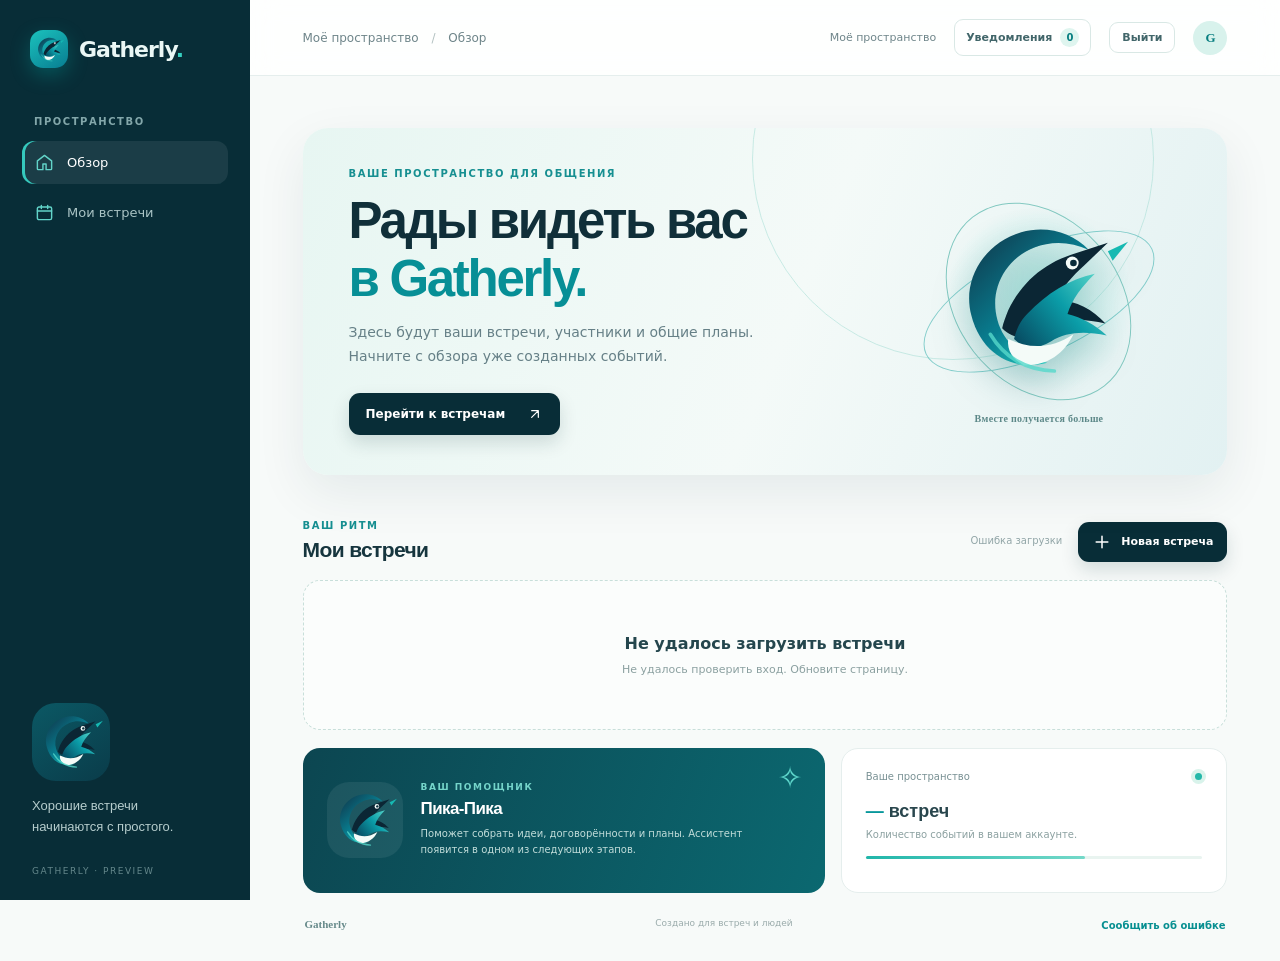
==== app/interfaces/web/static/index.html @ afb2abda "Clarify account-wide push revocation in UI" ====
<!doctype html>
<html lang="ru">
<head>
  <meta charset="utf-8">
  <meta name="viewport" content="width=device-width, initial-scale=1">
  <meta name="theme-color" content="#082c36">
  <meta name="mobile-web-app-capable" content="yes">
  <meta name="apple-mobile-web-app-capable" content="yes">
  <link rel="manifest" href="/manifest.webmanifest">
  <link rel="icon" href="/icon.svg" type="image/svg+xml">
  <meta name="description" content="Gatherly — встречи, люди, вместе.">
  <title>Gatherly — встречи, люди, вместе</title>
  <link rel="stylesheet" href="./styles.css">
  <script src="./pwa.js" defer></script>
  <script src="./api-client.js" defer></script>
  <script src="./date-utils.js" defer></script>
  <script src="./participants-ui.js" defer></script>
  <script src="./notes-ui.js" defer></script>
  <script src="./tasks-ui.js" defer></script>
  <script src="./notifications-ui.js" defer></script>
  <script src="./finance-ui.js" defer></script>
  <script src="./app.js" defer></script>
  <script src="./diagnostics.js" defer></script>
</head>
<body>
  <svg class="svg-definitions" xmlns="http://www.w3.org/2000/svg" aria-hidden="true">
    <symbol id="magpie-mark" viewBox="0 0 160 160">
      <defs>
        <linearGradient id="magpie-feather" x1="18" y1="18" x2="138" y2="142" gradientUnits="userSpaceOnUse">
          <stop stop-color="#102f43"/><stop offset=".48" stop-color="#087f91"/><stop offset=".76" stop-color="#25c8bd"/><stop offset="1" stop-color="#07536a"/>
        </linearGradient>
        <linearGradient id="magpie-wing" x1="42" y1="105" x2="126" y2="38" gradientUnits="userSpaceOnUse">
          <stop stop-color="#063c55"/><stop offset=".55" stop-color="#0b9da8"/><stop offset="1" stop-color="#69e1d0"/>
        </linearGradient>
      </defs>
      <path d="M23 92c-8-30 11-61 42-70 21-6 43 0 57 15-15-7-31-8-46-2-25 10-38 36-31 61 5 19 21 32 42 36-29 8-56-8-64-40Z" fill="url(#magpie-feather)"/>
      <path d="M54 88c11-23 29-39 53-47l31-10-20 19c-10 9-18 18-23 29 17 1 30 8 41 20-21-5-38-4-52 5-14 9-25 9-35-1 1-5 3-10 5-15Z" fill="#0b2634"/>
      <path d="M70 91c17-18 35-29 57-34-11 11-19 21-23 34 12 3 23 9 33 18-19-4-34-3-47 5-12 7-23 6-31-2 2-8 5-15 11-21Z" fill="url(#magpie-wing)"/>
      <path d="M54 112c19 9 37 8 55-4-8 17-23 27-42 26-9-5-14-12-13-22Z" fill="#f4fbf8"/>
      <circle cx="108" cy="48" r="5.4" fill="#f4fbf8"/><circle cx="109" cy="48" r="2.8" fill="#092c3a"/>
      <path d="m138 38 17-8-13 16" fill="#16b9b2"/>
      <path d="M39 108c12 20 30 30 54 31" fill="none" stroke="#56d9cb" stroke-width="3" stroke-linecap="round" opacity=".8"/>
    </symbol>

    <symbol id="icon-home" viewBox="0 0 24 24"><path d="m3 10 9-7 9 7v10a1 1 0 0 1-1 1h-6v-7h-4v7H4a1 1 0 0 1-1-1z"/></symbol>
    <symbol id="icon-calendar" viewBox="0 0 24 24"><rect x="3" y="5" width="18" height="16" rx="2"/><path d="M16 3v4M8 3v4M3 10h18"/></symbol>
    <symbol id="icon-users" viewBox="0 0 24 24"><path d="M16 21v-2a4 4 0 0 0-4-4H8a4 4 0 0 0-4 4v2M10 11a4 4 0 1 0 0-8 4 4 0 0 0 0 8ZM20 21v-2a4 4 0 0 0-3-3.87M16 3.13a4 4 0 0 1 0 7.75"/></symbol>
    <symbol id="icon-notes" viewBox="0 0 24 24"><path d="M5 3h14a2 2 0 0 1 2 2v14a2 2 0 0 1-2 2H5a2 2 0 0 1-2-2V5a2 2 0 0 1 2-2ZM7 8h10M7 12h10M7 16h6"/></symbol>
    <symbol id="icon-menu" viewBox="0 0 24 24"><path d="M4 6h16M4 12h16M4 18h16"/></symbol>
    <symbol id="icon-close" viewBox="0 0 24 24"><path d="m6 6 12 12M18 6 6 18"/></symbol>
    <symbol id="icon-arrow-up-right" viewBox="0 0 24 24"><path d="M7 17 17 7M7 7h10v10"/></symbol>
    <symbol id="icon-plus" viewBox="0 0 24 24"><path d="M12 5v14M5 12h14"/></symbol>
    <symbol id="icon-coffee" viewBox="0 0 24 24"><path d="M4 8h13v8a4 4 0 0 1-4 4H8a4 4 0 0 1-4-4V8ZM17 10h2a2 2 0 1 1 0 4h-2M7 3v2M12 3v2M17 3v2"/></symbol>
    <symbol id="icon-compass" viewBox="0 0 24 24"><circle cx="12" cy="12" r="9"/><path d="m15.5 8.5-2.2 4.8-4.8 2.2 2.2-4.8z"/></symbol>
  </svg>
  <div class="app-shell">
    <aside class="sidebar" id="sidebar" aria-label="Основная навигация">
      <a class="brand" href="/" aria-label="Gatherly — главная">
        <span class="brand-mark"><svg class="magpie-mark" viewBox="0 0 160 160" aria-hidden="true"><use href="#magpie-mark"></use></svg></span>
        <span class="brand-name">Gatherly<span class="brand-dot">.</span></span>
      </a>
      <div class="workspace-label">ПРОСТРАНСТВО</div>
      <nav class="nav-list">
        <a class="nav-link active" href="#overview" aria-current="page"><svg class="ui-icon nav-icon" aria-hidden="true"><use href="#icon-home"></use></svg>Обзор</a>
        <a class="nav-link" href="#meetings"><svg class="ui-icon nav-icon" aria-hidden="true"><use href="#icon-calendar"></use></svg>Мои встречи</a>
      </nav>
      <div class="sidebar-bottom">
        <div class="sidebar-bird"><svg class="magpie-mark" viewBox="0 0 160 160" aria-hidden="true"><use href="#magpie-mark"></use></svg></div>
        <p class="sidebar-note">Хорошие встречи начинаются с простого.</p>
        <span class="sidebar-version">GATHERLY · PREVIEW</span>
      </div>
    </aside>

    <main class="main-area" id="overview">
      <header class="topbar">
        <button class="menu-toggle" id="menu-toggle" type="button" aria-label="Открыть меню" aria-expanded="false"><svg class="ui-icon" aria-hidden="true"><use href="#icon-menu"></use></svg></button>
        <div class="breadcrumb">Моё пространство <span>/</span> Обзор</div>
        <div class="topbar-right"><span class="account-label">Моё пространство</span><button class="notification-toggle" id="notification-toggle" type="button" aria-expanded="false" aria-controls="notification-panel">Уведомления <span id="notification-count" aria-label="Непрочитанные">0</span></button><button class="logout-button" id="logout-button" type="button">Выйти</button><div class="avatar" aria-hidden="true">G</div></div>
      </header>

      <section class="notification-panel" id="notification-panel" hidden aria-labelledby="notification-heading">
        <div class="notification-panel-heading"><h2 id="notification-heading">Уведомления</h2><button type="button" id="notification-close" class="text-button">Закрыть</button></div>
        <div id="notification-list" class="notification-list" aria-live="polite"><p class="notification-empty">Загрузка…</p></div>
        <details class="notification-settings">
          <summary>Настройки уведомлений</summary>
          <label><input type="checkbox" id="pref-email"> Электронная почта</label>
          <label><input type="checkbox" id="pref-updates"> Изменения встреч</label>
          <label><input type="checkbox" id="pref-participants"> Новые участники</label>
          <label><input type="checkbox" id="pref-reminders"> Напоминания</label>
          <label><input type="checkbox" id="pref-telegram"> Уведомления в Telegram</label>
          <p class="participant-status" id="telegram-preference-status" role="status" aria-live="polite"></p>
          <a id="telegram-bot-link" href="#" target="_blank" rel="noopener noreferrer" hidden>Открыть бота и нажать Start</a>
          <div class="notification-push-controls">
            <button type="button" class="secondary-button" id="push-enable">Включить push на этом устройстве</button>
            <button type="button" class="text-button" id="push-disable" hidden>Отключить push на всех устройствах</button>
            <p class="participant-status" id="push-preference-status" role="status" aria-live="polite"></p>
          </div>
          <button type="button" class="secondary-button" id="preferences-save">Сохранить настройки</button>
          <p class="participant-status" id="preferences-status" role="status" aria-live="polite"></p>
        </details>
      </section>

      <div class="page-content">
        <section class="welcome-row">
          <div>
            <p class="eyebrow">ВАШЕ ПРОСТРАНСТВО ДЛЯ ОБЩЕНИЯ</p>
            <h1>Рады видеть вас<br><span>в Gatherly.</span></h1>
            <p class="welcome-copy">Здесь будут ваши встречи, участники и общие планы. Начните с обзора уже созданных событий.</p>
            <a class="primary-button" href="#meetings">Перейти к встречам <svg class="ui-icon button-icon" aria-hidden="true"><use href="#icon-arrow-up-right"></use></svg></a>
          </div>
          <div class="welcome-art" aria-label="Фирменный знак Gatherly">
            <div class="art-glow"></div>
            <svg class="magpie-mark" viewBox="0 0 160 160" role="img" aria-label="Стилизованная сорока Gatherly"><use href="#magpie-mark"></use></svg>
            <span class="art-orbit orbit-one"></span><span class="art-orbit orbit-two"></span>
            <span class="art-caption">Вместе получается больше</span>
          </div>
        </section>

        <section class="section-block" id="meetings">
          <div class="section-heading">
            <div><p class="eyebrow">ВАШ РИТМ</p><h2>Мои встречи</h2></div>
            <div class="meeting-actions"><span class="muted-link" id="event-count">Загружаем…</span><button class="primary-button create-event-button" id="create-event-button" type="button"><svg class="ui-icon" aria-hidden="true"><use href="#icon-plus"></use></svg> Новая встреча</button></div>
          </div>
          <div class="meeting-grid" id="meeting-grid" aria-live="polite">
            <div class="dashboard-state" role="status">Загружаем ваши встречи…</div>
          </div>
        </section>

        <dialog class="event-dialog" id="event-dialog" aria-labelledby="event-dialog-title">
          <form class="event-form" id="event-form">
            <div class="dialog-heading"><div><p class="eyebrow" id="event-dialog-eyebrow">НОВОЕ СОБЫТИЕ</p><h2 id="event-dialog-title">Создать встречу</h2></div><button class="dialog-close" id="dialog-close" type="button" aria-label="Закрыть">×</button></div>
            <label for="event-title">Название встречи</label>
            <input id="event-title" name="title" type="text" maxlength="200" required placeholder="Например, прогулка в парке">
            <label for="event-starts-at">Дата и время</label>
            <input id="event-starts-at" name="starts_at" type="datetime-local">
            <p class="form-hint">Дату можно оставить пустой и назначить позже.</p>
            <p class="form-status" id="event-form-status" role="status" aria-live="polite"></p>
            <div class="dialog-actions"><button class="secondary-button" id="event-cancel" type="button">Отмена</button><button class="primary-button" id="event-save" type="submit">Сохранить</button></div>
          </form>
          <section class="event-detail" id="event-detail" hidden>
            <div class="dialog-heading"><div><p class="eyebrow">ВАША ВСТРЕЧА</p><h2 id="detail-title">Встреча</h2></div><button class="dialog-close" id="detail-close" type="button" aria-label="Закрыть">×</button></div>
            <p class="detail-date" id="detail-date"></p><p class="detail-created" id="detail-created"></p>
            <section class="venue-panel" aria-labelledby="venue-heading">
              <div class="participants-heading"><h3 id="venue-heading">Место встречи</h3><span>Необязательно</span></div>
              <div id="venue-display" class="venue-display"><p class="venue-empty">Место пока не указано.</p></div>
              <form id="venue-form" class="venue-form">
                <label for="venue-name">Название места</label>
                <input id="venue-name" maxlength="160" required placeholder="Например, Центральный парк">
                <label for="venue-address">Адрес</label>
                <input id="venue-address" maxlength="500" required placeholder="Город, улица, дом">
                <div class="venue-coordinate-grid">
                  <div><label for="venue-latitude">Широта (необязательно)</label><input id="venue-latitude" type="number" min="-90" max="90" step="any" placeholder="50.1234"></div>
                  <div><label for="venue-longitude">Долгота (необязательно)</label><input id="venue-longitude" type="number" min="-180" max="180" step="any" placeholder="6.1234"></div>
                </div>
                <div class="venue-actions"><button type="button" id="venue-delete" class="text-button venue-delete" hidden>Удалить место</button><button type="submit" id="venue-save" class="secondary-button">Сохранить место</button></div>
                <p id="venue-status" class="participant-status" role="status" aria-live="polite"></p>
              </form>
            </section>
            <section class="reminder-panel" aria-labelledby="reminder-heading">
              <div class="participants-heading"><h3 id="reminder-heading">Напоминания о встрече</h3></div>
              <p class="participants-help">Выберите, за сколько времени отправить напоминание по электронной почте.</p>
              <label><input type="checkbox" name="reminder-offset" value="1440"> За сутки</label>
              <label><input type="checkbox" name="reminder-offset" value="60"> За час</label>
              <label><input type="checkbox" name="reminder-offset" value="15"> За 15 минут</label>
              <button type="button" class="secondary-button reminder-save" id="reminder-save">Сохранить напоминания</button>
              <p class="participant-status" id="reminder-status" role="status" aria-live="polite"></p>
            </section>
            <section class="tasks-panel" aria-labelledby="tasks-heading">
              <div class="participants-heading"><h3 id="tasks-heading">План мероприятия</h3><span id="tasks-count">0 задач</span></div>
              <p class="participants-help">Составьте список дел, назначьте участника и срок. Управлять задачами может владелец встречи.</p>
              <div id="tasks-list" class="tasks-list" aria-live="polite"><p class="tasks-empty">Загрузка задач…</p></div>
              <form id="task-form" class="task-form">
                <label for="task-title">Название задачи</label>
                <input id="task-title" name="title" type="text" maxlength="160" required placeholder="Например, забронировать место">
                <label for="task-description">Описание</label>
                <textarea id="task-description" name="description" maxlength="2000" rows="2" placeholder="Подробности, если нужны"></textarea>
                <label for="task-due-at">Срок выполнения</label>
                <input id="task-due-at" name="due_at" type="datetime-local">
                <label for="task-assignee">Ответственный участник</label>
                <select id="task-assignee" name="assignee_participant_id">
                  <option value="">Не назначен</option>
                </select>
                <div class="task-form-actions">
                  <button type="button" class="secondary-button" id="task-cancel" hidden>Отмена редактирования</button>
                  <button type="submit" class="secondary-button" id="task-save">Добавить задачу</button>
                </div>
                <p class="participant-status" id="task-status" role="status" aria-live="polite"></p>
              </form>
            </section>
            <section class="expenses-panel" aria-labelledby="expenses-heading">
              <div class="participants-heading"><h3 id="expenses-heading">Расходы встречи</h3><span id="expenses-count">0</span></div>
              <p class="participants-help">Записывайте расходы, указывайте плательщика и распределяйте сумму поровну, фиксированными долями или по весам.</p>
              <div id="expenses-list" class="expenses-list" aria-live="polite"><p class="expenses-empty">Загрузка расходов…</p></div>
              <form id="expense-form" class="expense-form">
                <label for="expense-title">Что оплатили</label>
                <input id="expense-title" maxlength="160" required placeholder="Например, продукты для ужина">
                <label for="expense-description">Комментарий (необязательно)</label>
                <textarea id="expense-description" maxlength="1000" rows="2" placeholder="Подробности"></textarea>
                <div class="expense-fields">
                  <div><label for="expense-amount">Сумма</label><input id="expense-amount" type="number" min="0.01" step="any" required placeholder="0.00"></div>
                  <div><label for="expense-currency">Валюта</label><select id="expense-currency"><option>EUR</option><option>RUB</option><option>USD</option><option>GBP</option><option>CHF</option><option>PLN</option><option>JPY</option><option>KWD</option></select></div>
                </div>
                <label for="expense-payer">Кто оплатил</label>
                <select id="expense-payer" required><option value="">Сначала добавьте участника</option></select>
                <label for="expense-date">Дата расхода</label>
                <input id="expense-date" type="datetime-local" required>
                <div class="expense-form-actions">
                  <button type="button" class="secondary-button" id="expense-cancel" hidden>Отмена</button>
                  <button type="submit" class="secondary-button" id="expense-save">Добавить расход</button>
                </div>
                <p class="participant-status" id="expense-status" role="status" aria-live="polite"></p>
              </form>
            </section>
            <section class="finance-panel" aria-labelledby="finance-heading">
              <div class="participants-heading"><h3 id="finance-heading">Балансы и взаиморасчёты</h3></div>
              <p class="participants-help">Положительный баланс — участнику должны; отрицательный — участник должен. Расчёт ведётся отдельно по каждой валюте.</p>
              <div id="balances-list" class="balances-list" aria-live="polite"><p class="expenses-empty">Загрузка балансов…</p></div>
              <div id="finance-pending" class="finance-notices"></div>
              <section class="settlement-history" aria-labelledby="settlements-heading">
                <div class="participants-heading"><h4 id="settlements-heading">Записанные переводы</h4><span id="settlements-count">0</span></div>
                <div id="settlements-list" class="settlements-list" aria-live="polite"><p class="expenses-empty">Загрузка…</p></div>
              </section>
              <form id="settlement-form" class="settlement-form">
                <h4>Зафиксировать взаиморасчёт</h4>
                <label for="settlement-currency">Валюта</label>
                <select id="settlement-currency" required><option value="">Нет открытых балансов</option></select>
                <label for="settlement-from">Кто передал деньги</label>
                <select id="settlement-from" required><option value="">Сначала выберите валюту</option></select>
                <label for="settlement-to">Кто получил деньги</label>
                <select id="settlement-to" required><option value="">Сначала выберите валюту</option></select>
                <div class="expense-fields">
                  <div><label for="settlement-amount">Сумма</label><input id="settlement-amount" type="number" min="0.01" step="any" required placeholder="0.00"></div>
                  <div><label for="settlement-date">Дата</label><input id="settlement-date" type="datetime-local" required></div>
                </div>
                <label for="settlement-note">Комментарий (необязательно)</label>
                <input id="settlement-note" maxlength="1000" placeholder="Например, наличными">
                <div class="expense-form-actions"><button type="submit" class="secondary-button" id="settlement-save">Сохранить перевод</button></div>
                <p id="settlement-status" class="participant-status" role="status" aria-live="polite"></p>
              </form>
            </section>
            <section class="notes-panel" aria-labelledby="notes-heading">
              <div class="participants-heading"><h3 id="notes-heading">Заметки</h3><span id="notes-count">0</span></div>
              <p class="participants-help">Личные записи видны только вам. Общими можно поделиться с участниками, связанными с аккаунтами Gatherly.</p>
              <div id="notes-list" class="notes-list"><p class="notes-empty">Загрузка заметок…</p></div>
              <form id="note-form" class="note-form">
                <label class="sr-only" for="note-content">Текст заметки</label>
                <textarea id="note-content" maxlength="5000" rows="3" required placeholder="Добавить заметку к встрече…"></textarea>
                <div class="note-form-footer">
                  <label for="note-visibility">Видимость</label>
                  <select id="note-visibility">
                    <option value="private">Личная</option>
                    <option value="shared">Общая для участников</option>
                  </select>
                  <button type="submit" class="secondary-button" id="note-save">Сохранить заметку</button>
                </div>
                <p class="participant-status" id="note-status" role="status" aria-live="polite"></p>
              </form>
            </section>
            <section class="participants-panel" aria-labelledby="participants-heading">
              <div class="participants-heading"><h3 id="participants-heading">Участники</h3><span id="participants-count">Загрузка…</span></div>
              <p class="participants-help">Добавьте гостя, затем отправьте приглашение на его подтверждённую почту, чтобы связать запись с аккаунтом Gatherly.</p>
              <div class="participants-list" id="participants-list" aria-live="polite"><p class="participants-empty">Загружаем список…</p></div>
              <form class="participant-add-form" id="participant-add-form">
                <label class="sr-only" for="participant-name">Имя участника</label>
                <input id="participant-name" name="display_name" type="text" maxlength="120" required placeholder="Имя участника">
                <button class="primary-button" id="participant-add-button" type="submit">Добавить</button>
              </form>
              <p class="participant-status" id="participant-status" role="status" aria-live="polite"></p>
            </section>
            <div class="dialog-actions detail-actions"><button class="danger-button" id="delete-event-button" type="button">Удалить</button><button class="primary-button" id="edit-event-button" type="button">Изменить</button></div>
          </section>
        </dialog>

        <section class="bottom-grid">
          <article class="tip-card" id="people">
            <div class="tip-bird"><svg class="magpie-mark" viewBox="0 0 160 160" aria-hidden="true"><use href="#magpie-mark"></use></svg></div>
            <div><p class="eyebrow">ВАШ ПОМОЩНИК</p><h2>Пика-Пика</h2><p>Поможет собрать идеи, договорённости и планы. Ассистент появится в одном из следующих этапов.</p></div>
            <span class="tip-spark">✧</span>
          </article>
          <article class="summary-card" id="notes">
            <div class="summary-head"><span>Ваше пространство</span><span class="summary-dot"></span></div>
            <div class="summary-number"><strong id="summary-event-count">—</strong> встреч</div>
            <p>Количество событий в вашем аккаунте.</p>
            <div class="summary-line"><span></span></div>
          </article>
        </section>
        <footer class="page-footer"><span>Gatherly</span><span>Создано для встреч и людей</span><button class="text-button" id="bug-report-open" type="button">Сообщить об ошибке</button></footer>
      </div>
    </main>
  </div>

  <dialog class="bug-report-dialog" id="bug-report-dialog" aria-labelledby="bug-report-heading">
    <form id="bug-report-form" class="bug-report-form">
      <h2 id="bug-report-heading">Отчёт об ошибке</h2>
      <p>Отчёт не отправляется автоматически. Проверьте состав сведений ниже. В нём нет текста переписок, расходов, паролей, токенов, контактов или файлов.</p>
      <pre id="bug-report-preview" class="bug-report-preview"></pre>
      <label class="bug-report-consent"><input id="bug-report-consent" type="checkbox" required> Я ознакомился с данными и согласен отправить этот технический отчёт.</label>
      <div class="bug-report-actions"><button class="secondary-button" id="bug-report-cancel" type="button">Отмена</button><button class="primary-button" id="bug-report-submit" type="submit">Отправить отчёт</button></div>
      <p id="bug-report-status" class="participant-status" role="status" aria-live="polite"></p>
    </form>
  </dialog>
  <div class="mobile-scrim" id="mobile-scrim" hidden></div>
</body>
</html>
---- app/interfaces/web/static/styles.css ----
:root{color-scheme:light;--space-1:4px;--space-2:8px;--space-3:12px;--space-4:16px;--radius-sm:8px;--radius-md:12px;--radius-lg:18px;--ink:#102c35;--muted:#70858b;--deep:#082d37;--teal:#079da4;--aqua:#36c8bd;--mint:#dff5ef;--line:#e5eeed;--paper:#f7faf9;--white:#fff;--shadow:0 18px 50px rgba(14,54,62,.08);font-family:Inter, ui-sans-serif, system-ui, -apple-system, BlinkMacSystemFont, "Segoe UI", sans-serif}
.svg-definitions{position:absolute;width:0;height:0;overflow:hidden}*{box-sizing:border-box}
html{scroll-behavior:smooth}
body{margin:0;background:var(--paper);color:var(--ink);font-family:Inter, ui-sans-serif, system-ui, -apple-system, BlinkMacSystemFont, "Segoe UI", sans-serif}
a{color:inherit;text-decoration:none}
button{font:inherit}
.app-shell{min-height:100vh}
.sidebar{position:fixed;inset:0 auto 0 0;width:250px;padding:30px 22px 24px;background:var(--deep);color:#eaf7f5;display:flex;flex-direction:column;z-index:20;overflow-y:auto}
.brand{display:flex;align-items:center;gap:11px;padding:0 8px 48px}
.brand-mark{width:38px;height:38px;border-radius:13px;background:linear-gradient(145deg,#1bc2bd,#087d91);display:grid;place-items:center;box-shadow:0 7px 20px #00a7a355}
.brand-mark .magpie-mark{width:31px;height:31px}
.brand-name{font:700 22px Inter, ui-sans-serif, system-ui, -apple-system, BlinkMacSystemFont, "Segoe UI", sans-serif;letter-spacing:-1px}.brand-dot{color:#36d0c1}
.workspace-label,.eyebrow{font-size:10px;letter-spacing:1.55px;font-weight:700;color:#83a7aa}
.workspace-label{padding:0 12px 14px}
.nav-list{display:grid;gap:7px}
.nav-link{display:flex;align-items:center;gap:13px;padding:12px 13px;border-radius:12px;color:#aac4c5;font-size:13px;font-weight:500;transition:.2s}
.nav-link:hover,.nav-link.active{background:#ffffff14;color:#fff}
.nav-link.active{box-shadow:inset 3px 0 #35c9bd}
.nav-icon{width:20px;text-align:center;font-size:19px;color:#62d4c9}
.sidebar-bottom{margin-top:auto;padding:24px 10px 0}
.sidebar-bird{width:78px;height:78px;border-radius:24px;background:linear-gradient(145deg,#0b5864,#0a3c4a);display:grid;place-items:center;margin-bottom:15px}
.sidebar-bird .magpie-mark{width:68px;height:68px}
.sidebar-note{max-width:170px;color:#b6cdcd;font:500 13px/1.6 Inter,sans-serif}
.sidebar-version{display:block;margin-top:28px;font-size:9px;letter-spacing:1.5px;color:#64878b}
.main-area{margin-left:250px;min-height:100vh}
.topbar{height:76px;padding:0 5.1%;display:flex;align-items:center;justify-content:space-between;border-bottom:1px solid var(--line);background:#ffffffd9;backdrop-filter:blur(14px)}
.breadcrumb{font-size:12px;color:#6e8589}.breadcrumb span{padding:0 9px;color:#b3c2c1}
.topbar-right{display:flex;align-items:center;gap:18px}
.preview-pill{display:flex;align-items:center;gap:8px;padding:8px 12px;border:1px solid #d8eeea;border-radius:30px;color:#47716f;font-size:10px;font-weight:600;background:#f4fbf8}
.preview-pill i,.summary-dot{width:7px;height:7px;border-radius:50%;background:#24b8a9;box-shadow:0 0 0 4px #d9f3eb}
.avatar{width:34px;height:34px;border-radius:50%;display:grid;place-items:center;background:#d8f2ec;color:#087e80;font:700 13px Inter}
.menu-toggle{display:none;border:0;background:transparent;color:var(--ink);font-size:22px}
.page-content{max-width:1280px;margin:0 auto;padding:52px 5.1% 24px}
.welcome-row{min-height:300px;border-radius:25px;padding:40px 46px;display:flex;align-items:center;justify-content:space-between;overflow:hidden;position:relative;background:linear-gradient(112deg,#e7f6f2 0%,#f4faf8 53%,#e2f1f2 100%);box-shadow:var(--shadow)}
.welcome-row:after{content:"";position:absolute;width:400px;height:400px;border:1px solid #a5dcd4;border-radius:50%;right:8%;top:-170px;opacity:.55}
.welcome-row>div:first-child{position:relative;z-index:2;max-width:490px}
.eyebrow{color:#168f91;margin:0 0 13px}
h1,h2,h3,p{margin-top:0}
h1{font:700 clamp(34px,4vw,51px)/1.13 Inter,sans-serif;letter-spacing:-2.3px;margin:0 0 14px;color:#102f39}
h1 span{color:#078f96}
.welcome-copy{max-width:440px;color:#668087;font-size:14px;line-height:1.7;margin:0 0 24px}
.primary-button{display:inline-flex;align-items:center;gap:22px;background:var(--deep);color:white;border-radius:11px;padding:13px 17px;font-size:12px;font-weight:600;box-shadow:0 8px 18px #092e3725;transition:transform .2s,background .2s}
.primary-button:hover{transform:translateY(-2px);background:#0b5963}
.primary-button span{font-size:17px;color:#5ee0d1}
.welcome-art{width:285px;height:245px;position:relative;display:grid;place-items:center;z-index:1;flex-shrink:0}
.welcome-art>.magpie-mark{position:relative;width:190px;height:190px;z-index:2;filter:drop-shadow(0 17px 18px #075f6540)}
.art-glow{position:absolute;width:190px;height:190px;border-radius:50%;background:radial-gradient(circle,#6bd7ca7a,#8edbd000 70%)}
.art-orbit{position:absolute;border:1px solid #2caaa78a;border-radius:50%;transform:rotate(-25deg)}
.orbit-one{width:250px;height:105px}.orbit-two{width:215px;height:165px;transform:rotate(52deg);border-color:#83c9c1}
.art-caption{position:absolute;bottom:0;font:600 10px Inter;color:#5c8888;letter-spacing:.3px}
.section-block{margin-top:45px}
.section-heading{display:flex;align-items:end;justify-content:space-between;margin-bottom:18px}
.section-heading .eyebrow{margin-bottom:7px}
h2{font:700 21px Inter,sans-serif;letter-spacing:-.6px;margin:0;color:#16353e}
.muted-link{font-size:10px;color:#91a5a7;padding-bottom:3px}
.meeting-grid{display:grid;grid-template-columns:repeat(3,minmax(0,1fr));gap:16px}
.meeting-card{min-height:215px;padding:19px 20px 17px;background:#fff;border:1px solid #e9f0ee;border-radius:17px;box-shadow:0 7px 22px #123b4108;transition:transform .2s,box-shadow .2s}
.meeting-card:hover{transform:translateY(-3px);box-shadow:var(--shadow)}
.card-top{display:flex;justify-content:space-between;align-items:center}
.date-chip{font-size:9px;letter-spacing:.6px;font-weight:700;color:#078f8e;background:#e4f7f1;padding:7px 9px;border-radius:6px}
.date-soft{color:#477e9a;background:#eaf4f8}
.card-menu{font-size:13px;letter-spacing:2px;color:#a4b5b4}
.meeting-symbol{width:38px;height:38px;border-radius:12px;display:grid;place-items:center;margin:15px 0 11px;font-size:19px}
.symbol-teal{background:#e3f6ef;color:#078d8d}.symbol-blue{background:#eaf3f9;color:#4085a4}
.meeting-card h3{font:600 14px Inter,sans-serif;margin:0 0 7px;color:#1a3b43}
.meeting-meta{font-size:10px;color:#84999b;margin-bottom:15px}.meeting-meta span{padding:0 5px;color:#c0cecb}
.card-footer{border-top:1px solid #eef3f1;padding-top:12px;display:flex;align-items:center;justify-content:space-between}
.avatar-stack{display:flex;align-items:center;padding-left:2px}
.avatar-stack span,.avatar-stack b{width:23px;height:23px;border-radius:50%;border:2px solid white;margin-left:-3px;display:grid;place-items:center;background:#d9efea;color:#397a75;font-size:8px;font-weight:700}
.avatar-stack span:nth-child(2){background:#e8e4f4;color:#6f6b96}.avatar-stack span:nth-child(3){background:#f8e9d8;color:#a47b4f}.avatar-stack b{background:#eff3f1;color:#738987}
.people-count{font-size:9px;color:#91a3a3}
.add-card{border:1px dashed #b8d9d3;background:#f9fcfb;display:flex;flex-direction:column;align-items:center;justify-content:center;text-align:center}
.add-circle{width:37px;height:37px;border-radius:50%;display:grid;place-items:center;background:#e3f5ef;color:#078e8e;font-size:22px;margin-bottom:12px}
.add-card h3{margin-bottom:6px}.add-card p{max-width:180px;font-size:10px;line-height:1.5;color:#8ba0a0;margin:0}
.bottom-grid{display:grid;grid-template-columns:1.35fr 1fr;gap:16px;margin-top:18px}
.tip-card,.summary-card{min-height:145px;border-radius:17px;padding:22px 24px;position:relative;overflow:hidden}
.tip-card{background:linear-gradient(110deg,#0c4651,#0b6870);color:#fff;display:flex;align-items:center;gap:18px}
.tip-bird{width:76px;height:76px;flex-shrink:0;border-radius:22px;background:#ffffff12;display:grid;place-items:center}
.tip-bird .magpie-mark{width:68px;height:68px}
.tip-card .eyebrow{color:#75d5ca;font-size:9px;margin-bottom:7px}
.tip-card h2{color:#fff;font-size:17px;margin-bottom:7px}
.tip-card p:last-child{font-size:10px;line-height:1.6;color:#c2ddda;margin:0;max-width:340px}
.tip-spark{position:absolute;right:22px;top:12px;color:#5ed6cb;font-size:30px}
.summary-card{background:#fff;border:1px solid var(--line)}
.summary-head{display:flex;align-items:center;justify-content:space-between;color:#789093;font-size:10px}
.summary-number{font:600 18px Inter,sans-serif;margin:19px 0 7px;color:#29464d}
.summary-number strong{color:#07979b}
.summary-card p{font-size:10px;color:#8ba0a0;margin:0}
.summary-line{height:3px;background:#e9f4f0;border-radius:5px;margin-top:16px}.summary-line span{display:block;width:65%;height:100%;background:linear-gradient(90deg,#20b6aa,#74d9c9);border-radius:5px}
.page-footer{display:flex;justify-content:space-between;padding:25px 2px 4px;color:#9aabab;font-size:9px}
.page-footer span:first-child{font:700 11px Inter;color:#66898a}
.mobile-scrim{display:none}

@media(max-width:1050px){.sidebar{width:220px}.main-area{margin-left:220px}.page-content{padding-left:4%;padding-right:4%}.welcome-row{padding:34px}.meeting-grid{gap:11px}.meeting-card{padding:16px}}
@media(max-width:760px){.sidebar{width:270px;transform:translateX(-100%);transition:transform .25s ease;box-shadow:15px 0 40px #082d3730}.sidebar.open{transform:translateX(0)}.main-area{margin-left:0}.topbar{height:62px;padding:0 18px}.menu-toggle{display:block}.breadcrumb{margin-right:auto;margin-left:12px;font-size:10px}.topbar-right{gap:10px}.preview-pill{font-size:0;padding:8px}.preview-pill i{width:8px;height:8px}.avatar{width:31px;height:31px}.page-content{padding:25px 17px 18px}.welcome-row{padding:28px 23px 22px;min-height:0;display:block;border-radius:19px}.welcome-row:after{right:-190px;top:-120px}.welcome-row>div:first-child{max-width:100%}h1{font-size:35px;letter-spacing:-1.7px}.welcome-copy{font-size:12px;max-width:330px}.primary-button{font-size:11px;padding:12px 14px}.welcome-art{height:160px;width:100%;margin-top:10px}.welcome-art>.magpie-mark{width:128px;height:128px}.art-glow{width:130px;height:130px}.orbit-one{width:190px;height:80px}.orbit-two{width:160px;height:125px}.art-caption{bottom:0;font-size:9px}.section-block{margin-top:31px}.section-heading{align-items:end}.section-heading h2{font-size:18px}.muted-link{font-size:9px}.meeting-grid{grid-template-columns:1fr;gap:10px}.meeting-card{min-height:0;padding:16px}.meeting-symbol{margin:12px 0 9px}.card-footer{padding-top:10px}.add-card{min-height:140px}.bottom-grid{grid-template-columns:1fr;gap:10px;margin-top:13px}.tip-card,.summary-card{min-height:132px;padding:19px}.tip-bird{width:61px;height:61px;border-radius:18px}.tip-bird .magpie-mark{width:55px;height:55px}.tip-card h2{font-size:15px}.tip-card p:last-child{font-size:9px}.page-footer{padding-top:20px;font-size:8px}.mobile-scrim:not([hidden]){display:block;position:fixed;inset:0;background:#071e2580;z-index:15}}
@media(max-width:380px){.breadcrumb{font-size:9px}.page-content{padding-left:12px;padding-right:12px}.welcome-row{padding:24px 18px 20px}.tip-card{gap:12px;padding:16px}.tip-bird{width:52px;height:52px}.tip-bird .magpie-mark{width:48px;height:48px}}
@media(prefers-reduced-motion:reduce){*,*::before,*::after{scroll-behavior:auto!important;transition:none!important}}


/* Local icon set and consistent interaction states */
.ui-icon{width:20px;height:20px;display:block;fill:none;stroke:currentColor;stroke-width:1.8;stroke-linecap:round;stroke-linejoin:round;flex:none}
.nav-icon{width:19px;height:19px;font-size:inherit}
.button-icon{width:16px;height:16px}
.meeting-icon{width:20px;height:20px}
.menu-toggle{width:40px;height:40px;display:none;align-items:center;justify-content:center;border-radius:10px;cursor:pointer}
.menu-toggle:hover{background:#eaf5f2}
a:focus-visible,button:focus-visible{outline:3px solid #27bdb2;outline-offset:3px;border-radius:8px}
.nav-link:focus-visible{outline-offset:1px}
.primary-button:active{transform:translateY(0);box-shadow:0 3px 8px #092e3725}
.add-circle .ui-icon{width:19px;height:19px}
@media(max-width:760px){.menu-toggle{display:flex}}
@media(prefers-reduced-motion:reduce){.meeting-card:hover,.primary-button:hover{transform:none}}

.auth-entry{display:inline-flex;align-items:center;justify-content:center;padding:9px 15px;border:1px solid #cfe6e1;border-radius:10px;color:#087e80;background:#fff;font-size:11px;font-weight:700;transition:background .18s,border-color .18s}
.auth-entry:hover{background:#edf8f4;border-color:#9bd4c9}
.auth-entry:focus-visible{outline:3px solid #27bdb2;outline-offset:3px}
@media(max-width:420px){.auth-entry{padding:8px 10px;font-size:10px}.topbar-right{gap:8px}}

/* PR24: authenticated dashboard states and live event cards */
.account-label{font-size:11px;color:#6e8589}
.logout-button{border:1px solid #d9e8e5;background:#fff;color:#42666a;border-radius:9px;padding:8px 12px;font-size:11px;font-weight:600;cursor:pointer;transition:.2s}
.logout-button:hover{border-color:#079da4;color:#087f86;background:#f3fbf8}
.logout-button:disabled{opacity:.55;cursor:wait}
.dashboard-state{grid-column:1/-1;min-height:150px;padding:28px;border:1px dashed #c8dfda;border-radius:17px;background:#fbfdfc;color:#71898b;display:flex;flex-direction:column;align-items:center;justify-content:center;text-align:center;font-size:13px;line-height:1.6}
.dashboard-state strong{display:block;color:#24464d;font-size:16px;margin-bottom:5px}
.dashboard-state .state-detail{font-size:11px;color:#8ba0a0;max-width:380px}
.event-card{min-width:0;display:flex;flex-direction:column}
.event-card .event-date{font-size:9px;letter-spacing:.45px;font-weight:700;color:#078f8e;background:#e4f7f1;padding:7px 9px;border-radius:6px}
.event-card .event-date.unscheduled{color:#648087;background:#eef4f2}
.event-card h3{overflow-wrap:anywhere;line-height:1.4}
.event-card .event-meta{font-size:10px;color:#84999b;margin-top:auto;padding-top:12px}
.event-card .event-created{font-size:9px;color:#9aabab;margin-top:7px}
@media(max-width:760px){.account-label{display:none}.topbar-right{gap:8px}.logout-button{padding:7px 9px;font-size:10px}.dashboard-state{min-height:130px;padding:22px}}

/* PR25: event management */
.meeting-actions{display:flex;align-items:center;gap:16px}
.create-event-button{border:0;cursor:pointer;gap:9px;padding:10px 14px;font-size:11px}
.event-card-actions{display:flex;gap:16px;border-top:1px solid #eef3f1;padding-top:12px;margin-top:auto}
.text-button{border:0;background:transparent;padding:2px 0;color:#078f91;font-size:10px;font-weight:700;cursor:pointer}
.text-button:hover{text-decoration:underline}
.event-dialog{width:min(100% - 32px,480px);max-width:480px;padding:0;border:1px solid #dcebe7;border-radius:20px;box-shadow:0 24px 80px #092e3740;color:var(--ink)}
.event-dialog::backdrop{background:#071e2580;backdrop-filter:blur(3px)}
.event-form,.event-detail{padding:27px}
.dialog-heading{display:flex;align-items:flex-start;justify-content:space-between;gap:16px;margin-bottom:23px}
.dialog-heading .eyebrow{font-size:9px;margin-bottom:7px}
.dialog-heading h2{font-size:21px}
.dialog-close{width:34px;height:34px;border:0;border-radius:50%;background:#eff6f3;color:#557477;font-size:23px;line-height:1;cursor:pointer}
.event-form label{display:block;margin:16px 0 7px;font-size:11px;font-weight:700;color:#426267}
.event-form input{display:block;width:100%;min-height:44px;padding:11px 12px;border:1px solid #dce9e5;border-radius:10px;background:#fbfdfc;color:#173941;font:inherit;font-size:13px}
.event-form input:focus{outline:3px solid #b9e9df;border-color:#079da4}
.form-hint,.detail-created{font-size:10px;color:#82999a;margin:8px 0 0}
.form-status{min-height:18px;color:#a44b42;font-size:11px;line-height:1.5}
.dialog-actions{display:flex;justify-content:flex-end;gap:10px;margin-top:20px}
.dialog-actions button{min-height:40px;padding:10px 15px;border-radius:10px;font-size:11px;font-weight:700;cursor:pointer}
.secondary-button{border:1px solid #dce9e5;background:#fff;color:#557477}
.danger-button{margin-right:auto;border:1px solid #f0d5d1;background:#fff8f7;color:#a84e43}
.event-detail .detail-date{padding:16px;border-radius:12px;background:#f1f8f5;color:#31676a;font-size:13px;line-height:1.6}
.event-detail .detail-created{margin-top:12px}
.detail-actions{justify-content:space-between}
button:disabled{opacity:.55;cursor:wait}
@media(max-width:760px){.section-heading{gap:10px;align-items:center}.meeting-actions{gap:8px;flex-direction:column;align-items:flex-end}.create-event-button{padding:9px 11px;font-size:10px}.event-form,.event-detail{padding:21px}.event-dialog{border-radius:16px}}
@media(max-width:380px){.section-heading{align-items:flex-start}.meeting-actions{gap:6px}.create-event-button{font-size:9px;padding:8px 9px}}

/* PR26: event participant management */
.sr-only{position:absolute;width:1px;height:1px;padding:0;margin:-1px;overflow:hidden;clip:rect(0,0,0,0);white-space:nowrap;border:0}
.participants-panel{margin-top:20px;padding:17px;border:1px solid #e5efec;border-radius:13px;background:#fbfdfc}
.participants-heading{display:flex;align-items:center;justify-content:space-between;margin-bottom:12px}
.participants-heading h3{margin:0;color:#24464d;font-size:13px}
.participants-heading span{font-size:10px;color:#82999a}
.participants-list{display:grid;gap:7px}
.participants-empty{margin:0;padding:9px 0;color:#8ba0a0;font-size:11px;line-height:1.5}
.participant-row{display:flex;align-items:center;justify-content:space-between;gap:12px;padding:9px 11px;border-radius:9px;background:#f0f7f4}
.participant-name{min-width:0;overflow-wrap:anywhere;color:#31575b;font-size:12px;font-weight:600}
.participant-remove{flex:none;border:0;background:transparent;color:#a85d53;font-size:10px;font-weight:700;cursor:pointer}
.participant-remove:hover{text-decoration:underline}
.participant-add-form{display:flex;gap:8px;margin-top:12px}
.participant-add-form input{flex:1;min-width:0;min-height:40px;padding:9px 11px;border:1px solid #dce9e5;border-radius:9px;background:#fff;color:#173941;font:inherit;font-size:12px}
.participant-add-form .primary-button{justify-content:center;padding:9px 13px;font-size:10px;cursor:pointer}
.participant-status{min-height:15px;margin:7px 0 0;color:#a44b42;font-size:10px;line-height:1.5}
@media(max-width:420px){.participants-panel{padding:13px}.participant-add-form{flex-wrap:wrap}.participant-add-form input{flex-basis:100%}.participant-add-form .primary-button{width:100%}}


/* PR27: participant email invitations */
.participants-help{margin:-3px 0 12px;color:#82999a;font-size:10px;line-height:1.55}
.participant-row{display:grid;gap:9px}
.participant-main{display:flex;align-items:center;justify-content:space-between;gap:12px;min-width:0}
.participant-invite-form{display:flex;align-items:center;gap:7px;flex-wrap:wrap}
.participant-invite-form input{flex:1 1 150px;min-width:0;min-height:36px;padding:8px 10px;border:1px solid #dce9e5;border-radius:8px;background:#fff;color:#173941;font:inherit;font-size:11px}
.participant-invite-button{flex:none;min-height:36px;padding:8px 11px;border:1px solid #cde8df;border-radius:8px;background:#e7f6f0;color:#187b75;font-size:10px;font-weight:700;cursor:pointer}
.participant-invite-button:hover{background:#d8f1e8}
.participant-invite-status{flex:1 0 100%;min-height:13px;color:#54827b;font-size:9px;line-height:1.45}
.participant-invite-button:disabled{opacity:.55;cursor:wait}
@media(max-width:420px){.participant-invite-form{align-items:stretch}.participant-invite-form input{flex-basis:100%}.participant-invite-button{width:100%}}


/* PR28: notification inbox and reminder preferences */
.notification-toggle{display:inline-flex;align-items:center;gap:8px;padding:8px 11px;border:1px solid #d9e8e5;border-radius:9px;background:#fff;color:#42666a;font-size:11px;font-weight:600;cursor:pointer}
.notification-toggle span{min-width:19px;height:19px;padding:0 5px;border-radius:10px;background:#dff5ef;color:#087e80;display:grid;place-items:center;font-size:10px}
.notification-panel{position:absolute;z-index:30;right:5.1%;top:65px;width:min(390px,calc(100vw - 28px));max-height:min(65vh,520px);overflow:auto;padding:17px;background:#fff;border:1px solid #dcebe7;border-radius:15px;box-shadow:0 18px 55px #092e3726}
.notification-panel[hidden]{display:none}
.notification-panel-heading{display:flex;align-items:center;justify-content:space-between;margin-bottom:12px}
.notification-panel-heading h2{font-size:16px}
.notification-list{display:grid;gap:8px}
.notification-item{padding:11px;border:1px solid #e7efec;border-radius:10px;background:#fbfdfc}
.notification-item.unread{border-color:#b9e4d9;background:#f1faf6}
.notification-item strong{display:block;color:#24464d;font-size:11px;margin-bottom:4px}
.notification-item p{margin:0;color:#668087;font-size:10px;line-height:1.5}
.notification-item time{display:block;margin-top:7px;color:#9aabab;font-size:9px}
.notification-item button{margin-top:7px}
.notification-empty{margin:0;padding:15px 4px;color:#8ba0a0;font-size:11px}
.reminder-panel{margin-top:18px;padding:16px;border:1px solid #e5efec;border-radius:13px;background:#fbfdfc}
.reminder-panel label{display:flex;align-items:center;gap:8px;margin:10px 0;color:#426267;font-size:11px}
.reminder-panel input{accent-color:#079da4}
.reminder-save{margin-top:6px;cursor:pointer}
@media(max-width:760px){.notification-panel{right:12px;top:56px}.notification-toggle{padding:7px 8px;font-size:10px}.topbar-right{gap:7px}}

.notification-settings{margin-top:14px;padding-top:12px;border-top:1px solid #e8f0ed}
.notification-settings summary{color:#42666a;font-size:10px;font-weight:700;cursor:pointer}
.notification-settings label{display:flex;align-items:center;gap:8px;margin:10px 0;color:#668087;font-size:10px}
.notification-settings input{accent-color:#079da4}
.notification-settings button{margin-top:4px;cursor:pointer}


/* PR29: event notes */
.notes-panel{margin-top:20px;padding:17px;border:1px solid #e5efec;border-radius:13px;background:#fbfdfc}
.notes-list{display:grid;gap:9px}
.notes-empty{margin:0;padding:10px 0;color:#8ba0a0;font-size:11px;line-height:1.5}
.note-card{padding:12px;border:1px solid #e7efec;border-radius:10px;background:#fff}
.note-meta{display:flex;align-items:center;justify-content:space-between;gap:10px;color:#7d9696;font-size:9px}
.note-meta span{font-weight:700;color:#168b88}
.note-text{margin:9px 0 0;color:#31575b;font-size:11px;line-height:1.65;white-space:pre-wrap;overflow-wrap:anywhere}
.note-actions{display:flex;gap:14px;margin-top:8px}
.note-delete{color:#a85d53}
.note-form{margin-top:12px;padding-top:12px;border-top:1px solid #e8f0ed}
.note-form textarea{box-sizing:border-box;display:block;width:100%;min-height:76px;padding:10px 11px;border:1px solid #dce9e5;border-radius:9px;background:#fff;color:#173941;font:inherit;font-size:11px;line-height:1.5;resize:vertical}
.note-form textarea:focus,.note-form select:focus{outline:3px solid #b9e9df;border-color:#079da4}
.note-form-footer{display:flex;align-items:center;gap:9px;flex-wrap:wrap;margin-top:9px}
.note-form-footer label{color:#668087;font-size:10px}
.note-form-footer select{min-height:35px;padding:7px 9px;border:1px solid #dce9e5;border-radius:8px;background:#fff;color:#426267;font:inherit;font-size:10px}
.note-form-footer button{margin-left:auto;min-height:35px;padding:8px 11px;border-radius:8px;font-size:10px;font-weight:700;cursor:pointer}
@media(max-width:420px){.notes-panel{padding:13px}.note-form-footer button{width:100%;margin-left:0}}


/* PR30: event task planning */
.tasks-panel{margin-top:20px;padding:17px;border:1px solid #e5efec;border-radius:13px;background:#fbfdfc}
.tasks-list{display:grid;gap:8px}
.tasks-empty{margin:0;padding:9px 0;color:#8ba0a0;font-size:11px;line-height:1.5}
.task-card{display:grid;grid-template-columns:auto minmax(0,1fr) auto;align-items:start;gap:10px;padding:11px;border:1px solid #e5efec;border-radius:10px;background:#fff}
.task-card.completed{opacity:.72;background:#f4f8f6}
.task-check{width:18px;height:18px;margin:2px 0 0;accent-color:#079da4}
.task-main{min-width:0}
.task-title{display:block;color:#31575b;font-size:12px;font-weight:700;overflow-wrap:anywhere}
.task-card.completed .task-title{text-decoration:line-through;color:#82999a}
.task-description{margin:5px 0 0;color:#668087;font-size:10px;line-height:1.5;overflow-wrap:anywhere}
.task-meta{display:flex;flex-wrap:wrap;gap:6px 12px;margin-top:7px;color:#82999a;font-size:9px}
.task-actions{display:flex;gap:10px;align-items:center}
.task-actions button{border:0;background:transparent;padding:2px 0;color:#078f91;font-size:10px;font-weight:700;cursor:pointer}
.task-actions .task-delete{color:#a85d53}
.task-form{display:grid;gap:7px;margin-top:14px;padding-top:13px;border-top:1px solid #e8f0ed}
.task-form label{margin-top:5px;color:#426267;font-size:10px;font-weight:700}
.task-form input,.task-form textarea,.task-form select{box-sizing:border-box;width:100%;min-height:39px;padding:9px 10px;border:1px solid #dce9e5;border-radius:9px;background:#fff;color:#173941;font:inherit;font-size:11px}
.task-form textarea{resize:vertical}
.task-form-actions{display:flex;justify-content:flex-end;gap:8px;margin-top:5px}
.task-form-actions button{min-height:37px;padding:8px 12px;font-size:10px;cursor:pointer}
@media(max-width:420px){.tasks-panel{padding:13px}.task-card{grid-template-columns:auto minmax(0,1fr)}.task-actions{grid-column:2;justify-content:flex-end}}


/* PR31: event venue details */
.venue-panel{margin-top:20px;padding:17px;border:1px solid #e5efec;border-radius:13px;background:#fbfdfc}
.venue-display{margin:8px 0 12px}
.venue-empty{margin:0;color:#8ba0a0;font-size:11px}
.venue-summary{padding:11px;border:1px solid #e7efec;border-radius:10px;background:#fff}
.venue-summary strong{display:block;color:#31575b;font-size:12px}
.venue-summary p{margin:5px 0;color:#668087;font-size:10px;line-height:1.5;overflow-wrap:anywhere}
.venue-summary a{display:inline-block;margin-top:5px;color:#078f91;font-size:10px;font-weight:700;text-decoration:none}
.venue-form{display:grid;gap:7px;padding-top:11px;border-top:1px solid #e8f0ed}
.venue-form label{margin-top:4px;color:#426267;font-size:10px;font-weight:700}
.venue-form input{box-sizing:border-box;width:100%;min-height:38px;padding:8px 10px;border:1px solid #dce9e5;border-radius:9px;background:#fff;color:#173941;font:inherit;font-size:11px}
.venue-coordinate-grid{display:grid;grid-template-columns:1fr 1fr;gap:9px}
.venue-actions{display:flex;align-items:center;justify-content:space-between;gap:10px;margin-top:4px}
.venue-actions button{min-height:35px;padding:8px 11px;font-size:10px;cursor:pointer}
.venue-delete{color:#a85d53}
@media(max-width:420px){.venue-panel{padding:13px}.venue-coordinate-grid{grid-template-columns:1fr}}

/* PR33: event expense tracking */
.expenses-panel{margin-top:20px;padding:17px;border:1px solid #e5efec;border-radius:13px;background:#fbfdfc}
.expenses-list{display:grid;gap:8px}
.expenses-empty{margin:0;padding:9px 0;color:#8ba0a0;font-size:11px;line-height:1.5}
.expense-card{display:grid;grid-template-columns:minmax(0,1fr) auto;gap:10px;padding:11px;border:1px solid #e5efec;border-radius:10px;background:#fff}
.expense-main{display:grid;grid-template-columns:minmax(0,1fr) auto;gap:5px 12px;align-items:baseline}
.expense-title{color:#31575b;font-size:12px;overflow-wrap:anywhere}
.expense-amount{color:#078f91;font-size:12px;white-space:nowrap}
.expense-meta,.expense-description{grid-column:1/-1;margin:0;color:#82999a;font-size:10px;line-height:1.5;overflow-wrap:anywhere}
.expense-description{color:#668087}
.expense-actions{display:flex;align-items:center;gap:9px}
.expense-actions button{border:0;background:transparent;padding:2px 0;color:#078f91;font-size:10px;font-weight:700;cursor:pointer}
.expense-actions .expense-delete{color:#a85d53}
.expense-form{display:grid;gap:7px;margin-top:14px;padding-top:13px;border-top:1px solid #e8f0ed}
.expense-form label{margin-top:4px;color:#426267;font-size:10px;font-weight:700}
.expense-form input,.expense-form textarea,.expense-form select{box-sizing:border-box;width:100%;min-height:39px;padding:9px 10px;border:1px solid #dce9e5;border-radius:9px;background:#fff;color:#173941;font:inherit;font-size:11px}
.expense-form textarea{resize:vertical}
.expense-fields{display:grid;grid-template-columns:minmax(0,1fr) 110px;gap:9px}
.expense-form-actions{display:flex;justify-content:flex-end;gap:8px;margin-top:5px}
.expense-form-actions button{min-height:37px;padding:8px 12px;font-size:10px;cursor:pointer}
@media(max-width:420px){.expenses-panel{padding:13px}.expense-card{grid-template-columns:1fr}.expense-actions{justify-content:flex-end}.expense-fields{grid-template-columns:minmax(0,1fr) 95px}}


.expense-split-panel{grid-column:1/-1;padding:12px;border-top:1px solid #e5efec;background:#f8fcfa;border-radius:9px}
.split-editor-form{display:grid;gap:10px}
.split-editor-form>label{display:grid;gap:6px;color:#426267;font-size:11px;font-weight:700}
.split-editor-form select,.split-value{min-height:36px;padding:7px 9px;border:1px solid #dce9e5;border-radius:8px;background:#fff;color:#173941;font:inherit;font-size:12px}
.split-help{margin:0;color:#71888b;font-size:11px;line-height:1.5}
.split-participants{display:grid;gap:7px}
.split-participant{display:grid;grid-template-columns:18px minmax(0,1fr) minmax(92px,120px);align-items:center;gap:9px;padding:8px 9px;border:1px solid #e6efec;border-radius:8px;background:#fff;color:#31575b;font-size:11px}
.split-participant input[type=checkbox]{width:16px;height:16px;accent-color:#079da4}
.split-value{width:100%;min-width:0}
.split-actions{display:flex;justify-content:space-between;align-items:center;gap:10px}
.split-actions button{font-size:10px}
.split-summary{margin:0;padding:9px;border-radius:8px;background:#e8f7f1;color:#32645f;font-size:11px;line-height:1.6}
@media(max-width:420px){.split-participant{grid-template-columns:18px minmax(0,1fr) minmax(78px,95px);gap:6px}}


.finance-panel{margin-top:16px;padding:16px;border:1px solid #e5efec;border-radius:14px;background:#fff}
.finance-panel h4{margin:0;color:#31575b;font-size:12px}
.balances-list,.settlements-list{display:grid;gap:7px}
.balance-row{display:flex;justify-content:space-between;align-items:center;gap:12px;padding:9px 10px;border:1px solid #e8f0ed;border-radius:9px;background:#fbfdfc;font-size:11px}
.balance-row strong{color:#31575b}
.balance-value{font-weight:700;text-align:right}
.balance-positive{color:#087f70}.balance-negative{color:#b05a50}.balance-zero{color:#83999a}
.finance-notices{display:grid;gap:6px;margin-top:9px}
.finance-notice{margin:0;padding:9px 10px;border-radius:8px;background:#fff8e9;color:#806333;font-size:10px;line-height:1.5}
.settlement-history{display:grid;gap:9px;margin-top:18px;padding-top:14px;border-top:1px solid #e8f0ed}
.settlement-history .participants-heading{margin:0}
.settlement-history h4{font-size:12px}
.settlement-row{display:grid;grid-template-columns:minmax(0,1fr) auto;gap:4px 12px;padding:9px 10px;border:1px solid #e8f0ed;border-radius:9px}
.settlement-row strong{color:#31575b;font-size:11px}
.settlement-row>span{color:#078f91;font-size:11px;font-weight:700}
.settlement-row p{grid-column:1/-1;margin:0;color:#82999a;font-size:10px}
.settlement-form{display:grid;gap:7px;margin-top:17px;padding-top:14px;border-top:1px solid #e8f0ed}
.settlement-form label{margin-top:4px;color:#426267;font-size:10px;font-weight:700}
.settlement-form input,.settlement-form select{box-sizing:border-box;width:100%;min-height:39px;padding:9px 10px;border:1px solid #dce9e5;border-radius:9px;background:#fff;color:#173941;font:inherit;font-size:11px}
.settlement-form h4{margin-bottom:3px}
@media(max-width:420px){.balance-row{align-items:flex-start;flex-direction:column;gap:5px}.balance-value{text-align:left}.finance-panel{padding:13px}}


.bug-report-dialog{width:min(92vw,560px);max-height:85vh;padding:0;border:1px solid #dce9e5;border-radius:18px;background:#fff;color:#173941;box-shadow:0 24px 80px #082d3740}
.bug-report-dialog::backdrop{background:#082d3780;backdrop-filter:blur(3px)}
.bug-report-form{display:grid;gap:13px;padding:22px}
.bug-report-form h2{margin:0}
.bug-report-form>p{margin:0;color:#71888b;font-size:12px;line-height:1.6}
.bug-report-preview{max-height:220px;overflow:auto;white-space:pre-wrap;overflow-wrap:anywhere;padding:12px;border-radius:10px;background:#f4faf7;color:#31575b;font:11px/1.6 ui-monospace,monospace}
.bug-report-consent{display:flex;align-items:flex-start;gap:9px;color:#426267;font-size:11px;line-height:1.5}
.bug-report-consent input{margin-top:2px;accent-color:#079da4}
.bug-report-actions{display:flex;justify-content:flex-end;gap:9px}
.bug-report-actions button{min-height:38px;padding:8px 13px;font-size:11px;cursor:pointer}
@media(max-width:480px){.bug-report-form{padding:17px}.bug-report-actions{flex-direction:column-reverse}.bug-report-actions button{width:100%}}
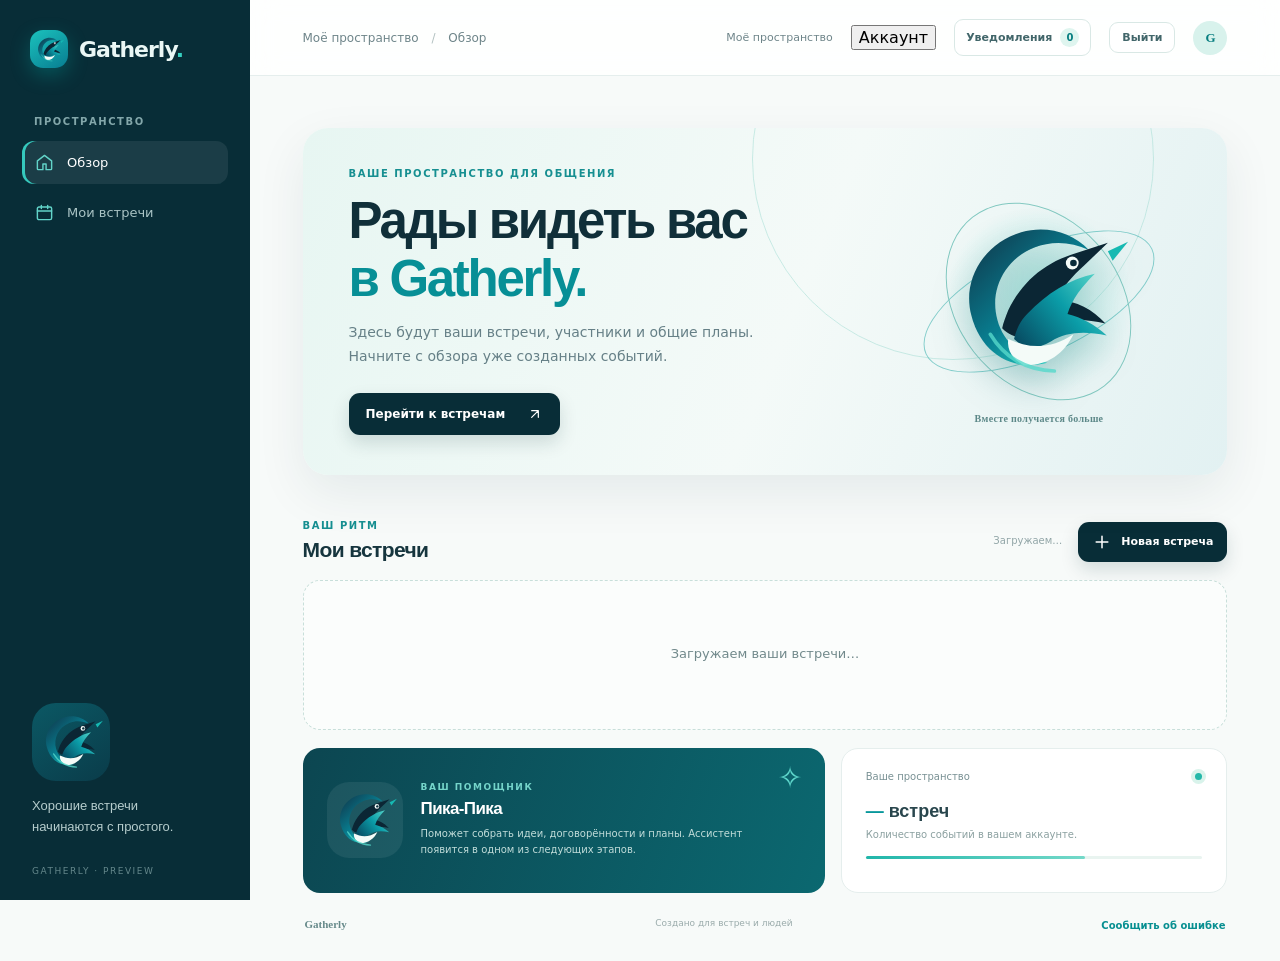
==== commit 8d33bdfa: "Add account linking settings interface" ====
--- a/app/interfaces/web/static/index.html
+++ b/app/interfaces/web/static/index.html
@@ -13,6 +13,7 @@
   <link rel="stylesheet" href="./styles.css">
   <script src="./pwa.js" defer></script>
   <script src="./api-client.js" defer></script>
+  <script src="./account-linking-ui.js" defer></script>
   <script src="./date-utils.js" defer></script>
   <script src="./participants-ui.js" defer></script>
   <script src="./notes-ui.js" defer></script>
@@ -75,7 +76,7 @@
       <header class="topbar">
         <button class="menu-toggle" id="menu-toggle" type="button" aria-label="Открыть меню" aria-expanded="false"><svg class="ui-icon" aria-hidden="true"><use href="#icon-menu"></use></svg></button>
         <div class="breadcrumb">Моё пространство <span>/</span> Обзор</div>
-        <div class="topbar-right"><span class="account-label">Моё пространство</span><button class="notification-toggle" id="notification-toggle" type="button" aria-expanded="false" aria-controls="notification-panel">Уведомления <span id="notification-count" aria-label="Непрочитанные">0</span></button><button class="logout-button" id="logout-button" type="button">Выйти</button><div class="avatar" aria-hidden="true">G</div></div>
+        <div class="topbar-right"><span class="account-label">Моё пространство</span><button class="account-settings-button" id="account-settings-open" type="button" aria-haspopup="dialog">Аккаунт</button><button class="notification-toggle" id="notification-toggle" type="button" aria-expanded="false" aria-controls="notification-panel">Уведомления <span id="notification-count" aria-label="Непрочитанные">0</span></button><button class="logout-button" id="logout-button" type="button">Выйти</button><div class="avatar" aria-hidden="true">G</div></div>
       </header>
 
       <section class="notification-panel" id="notification-panel" hidden aria-labelledby="notification-heading">
@@ -90,11 +91,6 @@
           <label><input type="checkbox" id="pref-telegram"> Уведомления в Telegram</label>
           <p class="participant-status" id="telegram-preference-status" role="status" aria-live="polite"></p>
           <a id="telegram-bot-link" href="#" target="_blank" rel="noopener noreferrer" hidden>Открыть бота и нажать Start</a>
-          <div class="notification-push-controls">
-            <button type="button" class="secondary-button" id="push-enable">Включить push на этом устройстве</button>
-            <button type="button" class="text-button" id="push-disable" hidden>Отключить push на всех устройствах</button>
-            <p class="participant-status" id="push-preference-status" role="status" aria-live="polite"></p>
-          </div>
           <button type="button" class="secondary-button" id="preferences-save">Сохранить настройки</button>
           <p class="participant-status" id="preferences-status" role="status" aria-live="polite"></p>
         </details>
@@ -289,6 +285,31 @@
     </main>
   </div>
 
+  <dialog class="account-link-dialog" id="account-link-dialog" aria-labelledby="account-link-heading">
+    <section class="account-link-content">
+      <div class="dialog-heading">
+        <div><p class="eyebrow">БЕЗОПАСНОСТЬ</p><h2 id="account-link-heading">Связанные аккаунты</h2></div>
+        <button class="dialog-close" id="account-link-close" type="button" aria-label="Закрыть">×</button>
+      </div>
+      <p class="account-link-intro">Объедините два своих аккаунта Gatherly, чтобы встречи, заметки и другие данные находились в одном пространстве.</p>
+      <div class="account-identities" id="account-identities" aria-live="polite"><p>Загружаем способы входа…</p></div>
+      <div class="account-link-warning"><strong>Перед объединением</strong><p>Вы подтвердите доступ к обоим аккаунтам. Данные второго аккаунта будут перенесены в текущий, сам второй аккаунт будет удалён, а прежние сессии завершатся. Отменить объединение нельзя.</p></div>
+      <form class="account-link-form" id="account-link-email-form">
+        <h3>Добавить существующий Email-аккаунт</h3><p>Введите почту и пароль второго аккаунта. Его адрес должен быть подтверждён.</p>
+        <label for="link-source-email">Почта второго аккаунта</label><input id="link-source-email" type="email" autocomplete="email" maxlength="254" required>
+        <label for="link-source-password">Пароль второго аккаунта</label><input id="link-source-password" type="password" autocomplete="current-password" maxlength="1024" required>
+        <button class="secondary-button" id="account-link-email-submit" type="submit">Проверить и объединить</button>
+        <p class="participant-status" id="account-link-email-status" role="status" aria-live="polite"></p>
+      </form>
+      <div class="account-link-form">
+        <h3>Добавить существующий Telegram-аккаунт</h3><p>Подтвердите второй аккаунт через официальный виджет Telegram. Подтверждение действует пять минут.</p>
+        <div id="account-link-telegram-widget" class="telegram-link-widget"><p>Проверяем настройки Telegram…</p></div>
+        <p class="participant-status" id="account-link-telegram-status" role="status" aria-live="polite"></p>
+      </div>
+      <p class="account-link-footnote">Для защиты текущего аккаунта вход в него должен быть выполнен не более 10 минут назад. Если срок истёк, выйдите и войдите снова, используя текущий способ входа.</p>
+    </section>
+  </dialog>
+
   <dialog class="bug-report-dialog" id="bug-report-dialog" aria-labelledby="bug-report-heading">
     <form id="bug-report-form" class="bug-report-form">
       <h2 id="bug-report-heading">Отчёт об ошибке</h2>
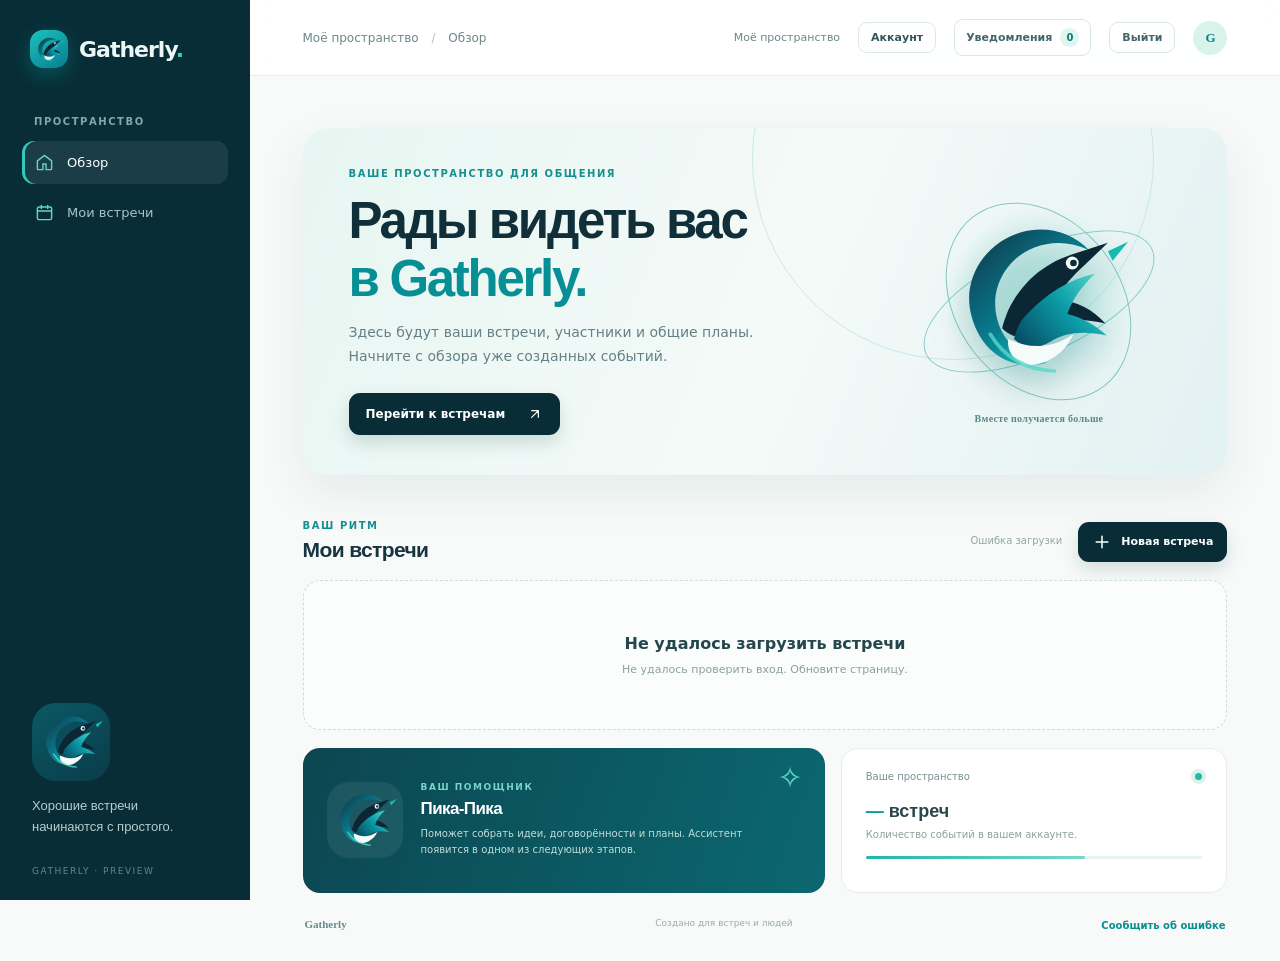
==== commit ee690df5: "Merge main into Web Push branch and preserve account linking" ====
--- a/app/interfaces/web/static/index.html
+++ b/app/interfaces/web/static/index.html
@@ -91,6 +91,10 @@
           <label><input type="checkbox" id="pref-telegram"> Уведомления в Telegram</label>
           <p class="participant-status" id="telegram-preference-status" role="status" aria-live="polite"></p>
           <a id="telegram-bot-link" href="#" target="_blank" rel="noopener noreferrer" hidden>Открыть бота и нажать Start</a>
+          <div class="notification-push-controls">
+            <button type="button" class="secondary-button" id="push-enable">Включить push на этом устройстве</button>
+            <button type="button" class="text-button" id="push-disable" hidden>Отключить push на всех устройствах</button>
+          </div>
           <button type="button" class="secondary-button" id="preferences-save">Сохранить настройки</button>
           <p class="participant-status" id="preferences-status" role="status" aria-live="polite"></p>
         </details>
--- a/app/interfaces/web/static/styles.css
+++ b/app/interfaces/web/static/styles.css
@@ -354,3 +354,30 @@
 .bug-report-actions{display:flex;justify-content:flex-end;gap:9px}
 .bug-report-actions button{min-height:38px;padding:8px 13px;font-size:11px;cursor:pointer}
 @media(max-width:480px){.bug-report-form{padding:17px}.bug-report-actions{flex-direction:column-reverse}.bug-report-actions button{width:100%}}
+
+
+.account-settings-button{border:1px solid #dce9e5;border-radius:9px;background:#fff;color:#31575b;padding:8px 12px;font:inherit;font-size:11px;font-weight:700;cursor:pointer}
+.account-settings-button:hover{border-color:#9ccdc5;background:#f4fbf8}
+.account-link-dialog{width:min(92vw,620px);max-height:88vh;overflow:auto;padding:0;border:1px solid #dce9e5;border-radius:18px;background:#fff;color:#173941;box-shadow:0 24px 80px #082d3740}
+.account-link-dialog::backdrop{background:#082d3780;backdrop-filter:blur(3px)}
+.account-link-content{display:grid;gap:14px;padding:22px}
+.account-link-content .dialog-heading{align-items:flex-start}
+.account-link-content h2{margin:0;color:#173941;font-size:22px}
+.account-link-intro,.account-link-footnote{margin:0;color:#71888b;font-size:12px;line-height:1.6}
+.account-identities{display:grid;gap:7px}
+.account-identity-row{display:flex;justify-content:space-between;align-items:center;gap:12px;padding:10px 12px;border:1px solid #e5efec;border-radius:10px;background:#fbfdfc;color:#31575b;font-size:12px}
+.account-identity-row strong{font-size:12px}
+.account-identity-row span{color:#71888b;font-size:11px;text-align:right;overflow-wrap:anywhere}
+.account-link-warning{padding:12px;border:1px solid #f0dfb9;border-radius:10px;background:#fffaf0;color:#765d30}
+.account-link-warning strong{font-size:12px}
+.account-link-warning p{margin:5px 0 0;font-size:11px;line-height:1.55}
+.account-link-form{display:grid;gap:8px;padding:14px;border:1px solid #e5efec;border-radius:12px;background:#fff}
+.account-link-form h3{margin:0;color:#31575b;font-size:13px}
+.account-link-form>p{margin:0;color:#71888b;font-size:11px;line-height:1.5}
+.account-link-form label{margin-top:3px;color:#426267;font-size:10px;font-weight:700}
+.account-link-form input{box-sizing:border-box;width:100%;min-height:39px;padding:9px 10px;border:1px solid #dce9e5;border-radius:9px;background:#fff;color:#173941;font:inherit;font-size:12px}
+.account-link-form button{justify-self:start;min-height:38px;padding:8px 13px;font-size:11px;cursor:pointer}
+.telegram-link-widget{min-height:42px;display:flex;align-items:center;justify-content:flex-start}
+.telegram-link-widget p{margin:0;color:#82999a;font-size:11px}
+.account-link-content .participant-status{margin:0;min-height:1.2em;font-size:11px;line-height:1.5}
+@media(max-width:600px){.account-link-content{padding:16px}.account-identity-row{align-items:flex-start;flex-direction:column;gap:4px}.account-identity-row span{text-align:left}.account-settings-button{padding:7px 9px}.topbar-right{gap:7px}}
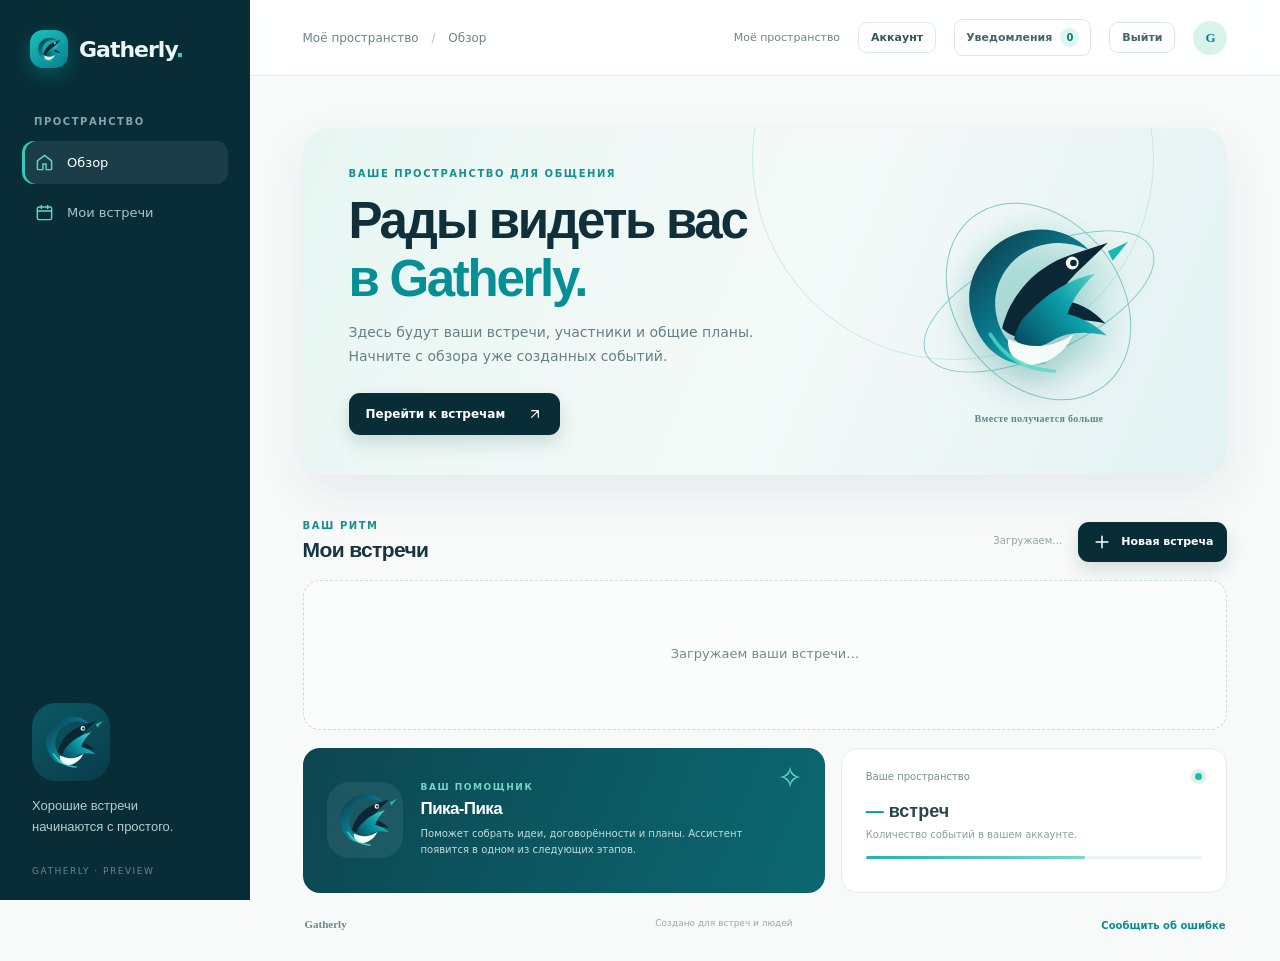
==== commit 7143f5ae: "feat(pwa): add account-scoped IndexedDB storage foundation" ====
--- a/app/interfaces/web/static/index.html
+++ b/app/interfaces/web/static/index.html
@@ -12,6 +12,7 @@
   <title>Gatherly — встречи, люди, вместе</title>
   <link rel="stylesheet" href="./styles.css">
   <script src="./pwa.js" defer></script>
+  <script src="./offline-store.js" defer></script>
   <script src="./api-client.js" defer></script>
   <script src="./account-linking-ui.js" defer></script>
   <script src="./date-utils.js" defer></script>
@@ -76,8 +77,9 @@
       <header class="topbar">
         <button class="menu-toggle" id="menu-toggle" type="button" aria-label="Открыть меню" aria-expanded="false"><svg class="ui-icon" aria-hidden="true"><use href="#icon-menu"></use></svg></button>
         <div class="breadcrumb">Моё пространство <span>/</span> Обзор</div>
-        <div class="topbar-right"><span class="account-label">Моё пространство</span><button class="account-settings-button" id="account-settings-open" type="button" aria-haspopup="dialog">Аккаунт</button><button class="notification-toggle" id="notification-toggle" type="button" aria-expanded="false" aria-controls="notification-panel">Уведомления <span id="notification-count" aria-label="Непрочитанные">0</span></button><button class="logout-button" id="logout-button" type="button">Выйти</button><div class="avatar" aria-hidden="true">G</div></div>
+        <div class="topbar-right"><span class="account-label">Моё пространство</span><button class="pwa-install-button" id="pwa-install-button" type="button" hidden>Установить</button><button class="account-settings-button" id="account-settings-open" type="button" aria-haspopup="dialog">Аккаунт</button><button class="notification-toggle" id="notification-toggle" type="button" aria-expanded="false" aria-controls="notification-panel">Уведомления <span id="notification-count" aria-label="Непрочитанные">0</span></button><button class="logout-button" id="logout-button" type="button">Выйти</button><div class="avatar" aria-hidden="true">G</div></div>
       </header>
+      <div class="connection-status" id="connection-status" role="status" aria-live="polite" hidden></div>
 
       <section class="notification-panel" id="notification-panel" hidden aria-labelledby="notification-heading">
         <div class="notification-panel-heading"><h2 id="notification-heading">Уведомления</h2><button type="button" id="notification-close" class="text-button">Закрыть</button></div>
@@ -295,6 +297,12 @@
         <div><p class="eyebrow">БЕЗОПАСНОСТЬ</p><h2 id="account-link-heading">Связанные аккаунты</h2></div>
         <button class="dialog-close" id="account-link-close" type="button" aria-label="Закрыть">×</button>
       </div>
+      <div class="account-link-form offline-storage-settings">
+        <h3>Локальное хранение на этом устройстве</h3>
+        <label class="offline-storage-toggle" for="offline-storage-enabled"><input id="offline-storage-enabled" type="checkbox"> Сохранять выбранные данные встреч для просмотра без интернета</label>
+        <p>Копии будут храниться в браузере на этом устройстве и будут доступны только после входа в тот же аккаунт. Не включайте эту функцию на общедоступном или чужом устройстве. Локальные данные не зашифрованы отдельно от защиты устройства.</p>
+        <p class="participant-status" id="offline-storage-status" role="status" aria-live="polite"></p>
+      </div>
       <p class="account-link-intro">Объедините два своих аккаунта Gatherly, чтобы встречи, заметки и другие данные находились в одном пространстве.</p>
       <div class="account-identities" id="account-identities" aria-live="polite"><p>Загружаем способы входа…</p></div>
       <div class="account-link-warning"><strong>Перед объединением</strong><p>Вы подтвердите доступ к обоим аккаунтам. Данные второго аккаунта будут перенесены в текущий, сам второй аккаунт будет удалён, а прежние сессии завершатся. Отменить объединение нельзя.</p></div>
--- a/app/interfaces/web/static/styles.css
+++ b/app/interfaces/web/static/styles.css
@@ -381,3 +381,14 @@
 .telegram-link-widget p{margin:0;color:#82999a;font-size:11px}
 .account-link-content .participant-status{margin:0;min-height:1.2em;font-size:11px;line-height:1.5}
 @media(max-width:600px){.account-link-content{padding:16px}.account-identity-row{align-items:flex-start;flex-direction:column;gap:4px}.account-identity-row span{text-align:left}.account-settings-button{padding:7px 9px}.topbar-right{gap:7px}}
+
+.connection-status{padding:10px 5.1%;background:#fff4df;border-bottom:1px solid #efd7a8;color:#76521b;font-size:12px;line-height:1.5}
+.pwa-install-button{border:1px solid var(--line);border-radius:9px;background:#f4fbf8;color:var(--deep);padding:8px 11px;font:600 11px Inter,ui-sans-serif,system-ui;cursor:pointer}
+.pwa-install-button:hover{background:var(--mint)}
+.pwa-install-button:focus-visible{outline:2px solid var(--teal);outline-offset:2px}
+@media(max-width:760px){.connection-status{padding:9px 18px;font-size:11px}.pwa-install-button{padding:7px 8px;font-size:10px}}
+
+.offline-storage-settings{margin-top:14px;background:#f6fbf9}
+.offline-storage-toggle{display:flex;align-items:flex-start;gap:9px;color:#31575b;font-size:12px;line-height:1.5}
+.offline-storage-toggle input{margin:2px 0 0;accent-color:var(--teal)}
+.offline-storage-settings>p{margin:0;color:#71888b;font-size:11px;line-height:1.55}
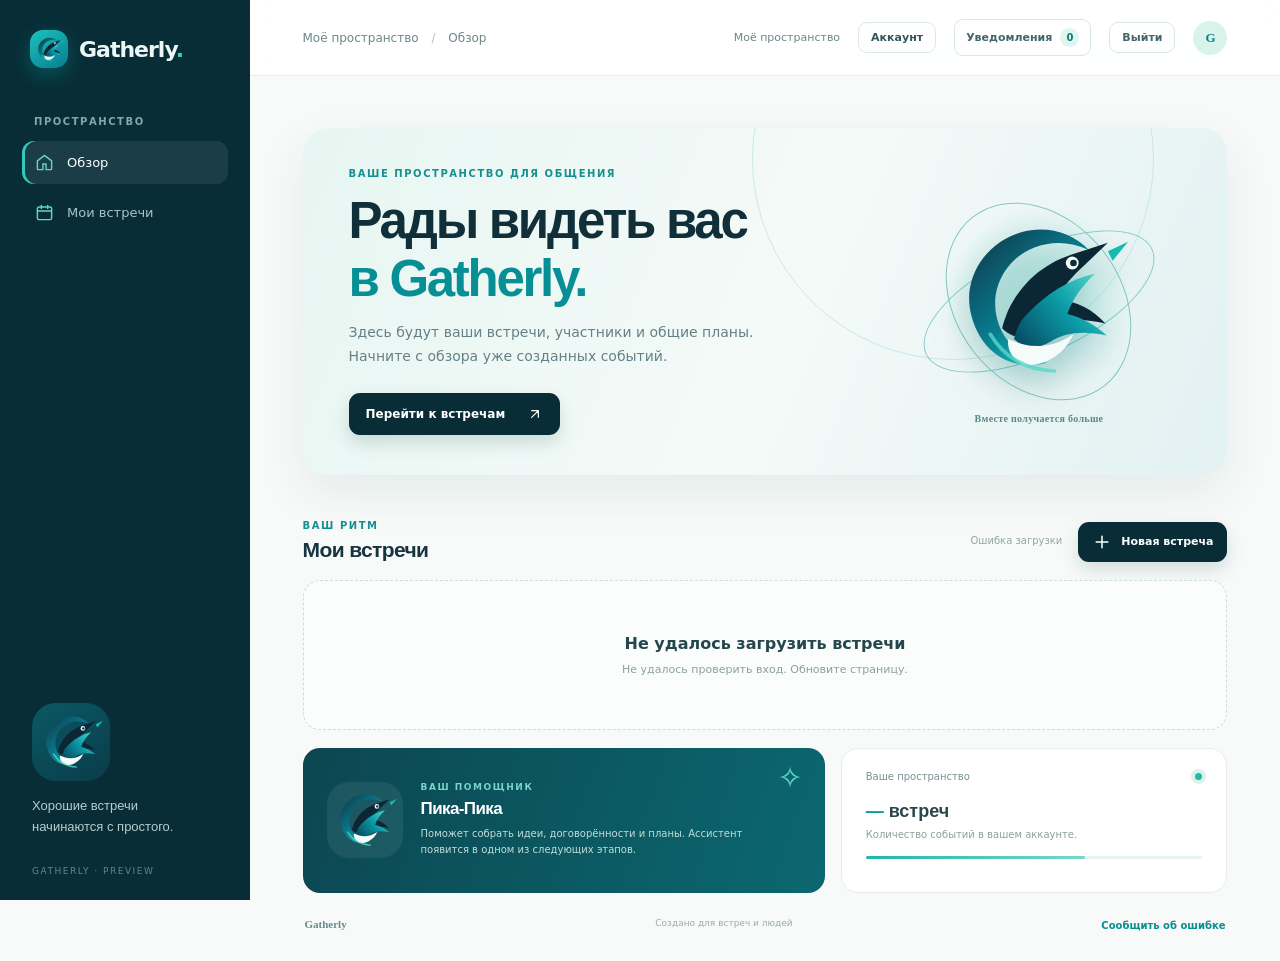
==== commit 8f6d8af8: "fix(pwa): initialize offline store before PWA controls" ====
--- a/app/interfaces/web/static/index.html
+++ b/app/interfaces/web/static/index.html
@@ -11,8 +11,8 @@
   <meta name="description" content="Gatherly — встречи, люди, вместе.">
   <title>Gatherly — встречи, люди, вместе</title>
   <link rel="stylesheet" href="./styles.css">
+  <script src="./offline-store.js" defer></script>
   <script src="./pwa.js" defer></script>
-  <script src="./offline-store.js" defer></script>
   <script src="./api-client.js" defer></script>
   <script src="./account-linking-ui.js" defer></script>
   <script src="./date-utils.js" defer></script>
--- a/app/interfaces/web/static/styles.css
+++ b/app/interfaces/web/static/styles.css
@@ -387,8 +387,3 @@
 .pwa-install-button:hover{background:var(--mint)}
 .pwa-install-button:focus-visible{outline:2px solid var(--teal);outline-offset:2px}
 @media(max-width:760px){.connection-status{padding:9px 18px;font-size:11px}.pwa-install-button{padding:7px 8px;font-size:10px}}
-
-.offline-storage-settings{margin-top:14px;background:#f6fbf9}
-.offline-storage-toggle{display:flex;align-items:flex-start;gap:9px;color:#31575b;font-size:12px;line-height:1.5}
-.offline-storage-toggle input{margin:2px 0 0;accent-color:var(--teal)}
-.offline-storage-settings>p{margin:0;color:#71888b;font-size:11px;line-height:1.55}
